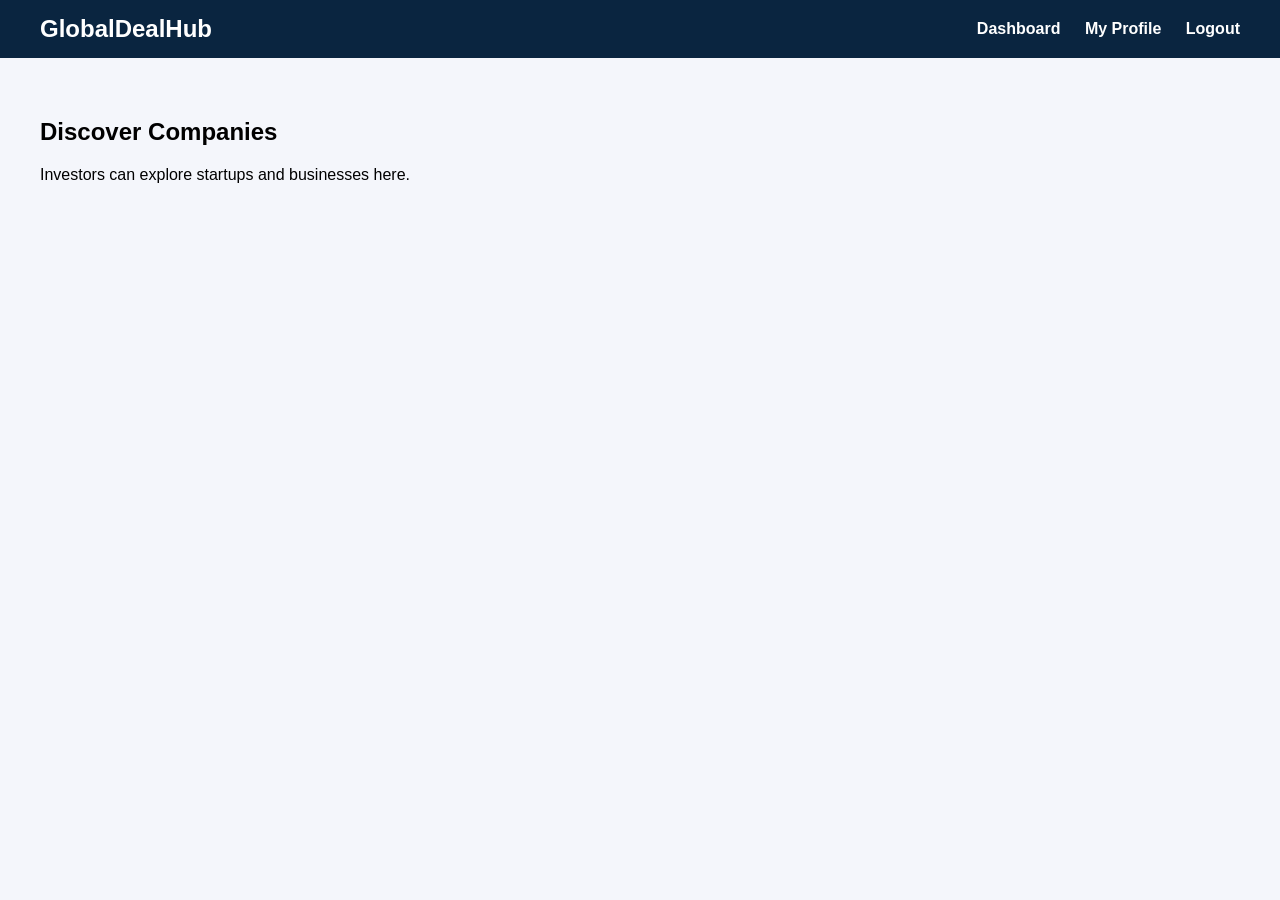
==== companies.html @ 50717a5d "Add files via upload GlobalDealHub full platform" ====
<!DOCTYPE html>
<html>
<head>
<title>Companies - GlobalDealHub</title>
<link rel="stylesheet" href="style.css">
</head>

<body>

<header>
<div class="logo">GlobalDealHub</div>

<nav>
<a href="dashboard.html">Dashboard</a>
<a href="profile.html">My Profile</a>
<a href="#" onclick="logout()">Logout</a>
</nav>
</header>

<div class="dashboard">

<h2>Discover Companies</h2>
<p>Investors can explore startups and businesses here.</p>

<div id="companiesContainer"></div>

</div>

<script src="script.js"></script>

</body>
</html>
---- style.css ----
body {
    margin: 0;
    font-family: Arial, sans-serif;
    background-color: #f4f6fb;
}

/* Header */

header {
    background: #0a2540;
    padding: 15px 40px;
    display: flex;
    justify-content: space-between;
    align-items: center;
    color: white;
}

.logo {
    font-size: 24px;
    font-weight: bold;
}

nav a {
    color: white;
    text-decoration: none;
    margin-left: 20px;
    font-weight: bold;
}

/* Hero Section */

.hero {
    text-align: center;
    padding: 100px 20px;
    background: linear-gradient(to right, #0a2540, #1e4db7);
    color: white;
}

.hero h1 {
    font-size: 42px;
}

.hero p {
    font-size: 18px;
}

.btn {
    margin-top: 20px;
    padding: 12px 24px;
    background: #00c2ff;
    border-radius: 5px;
    color: white;
    text-decoration: none;
    display: inline-block;
}

/* Features */

.features {
    display: flex;
    justify-content: center;
    gap: 30px;
    padding: 60px;
}

.card {
    background: white;
    padding: 25px;
    border-radius: 10px;
    width: 260px;
    text-align: center;
    box-shadow: 0 5px 20px rgba(0,0,0,0.05);
}

/* Auth Pages */

.form-container {
    width: 350px;
    margin: 100px auto;
    background: white;
    padding: 30px;
    border-radius: 10px;
    box-shadow: 0 10px 30px rgba(0,0,0,0.1);
}

input {
    width: 100%;
    padding: 12px;
    margin-top: 10px;
    margin-bottom: 15px;
}

button {
    width: 100%;
    padding: 12px;
    background: #1e4db7;
    color: white;
    border: none;
    cursor: pointer;
}

/* Dashboard */

.dashboard {
    padding: 40px;
}

.dashboard h2 {
    margin-bottom: 20px;
}

.deal-box {
    background: white;
    padding: 20px;
    margin-bottom: 15px;
    border-radius: 8px;
}
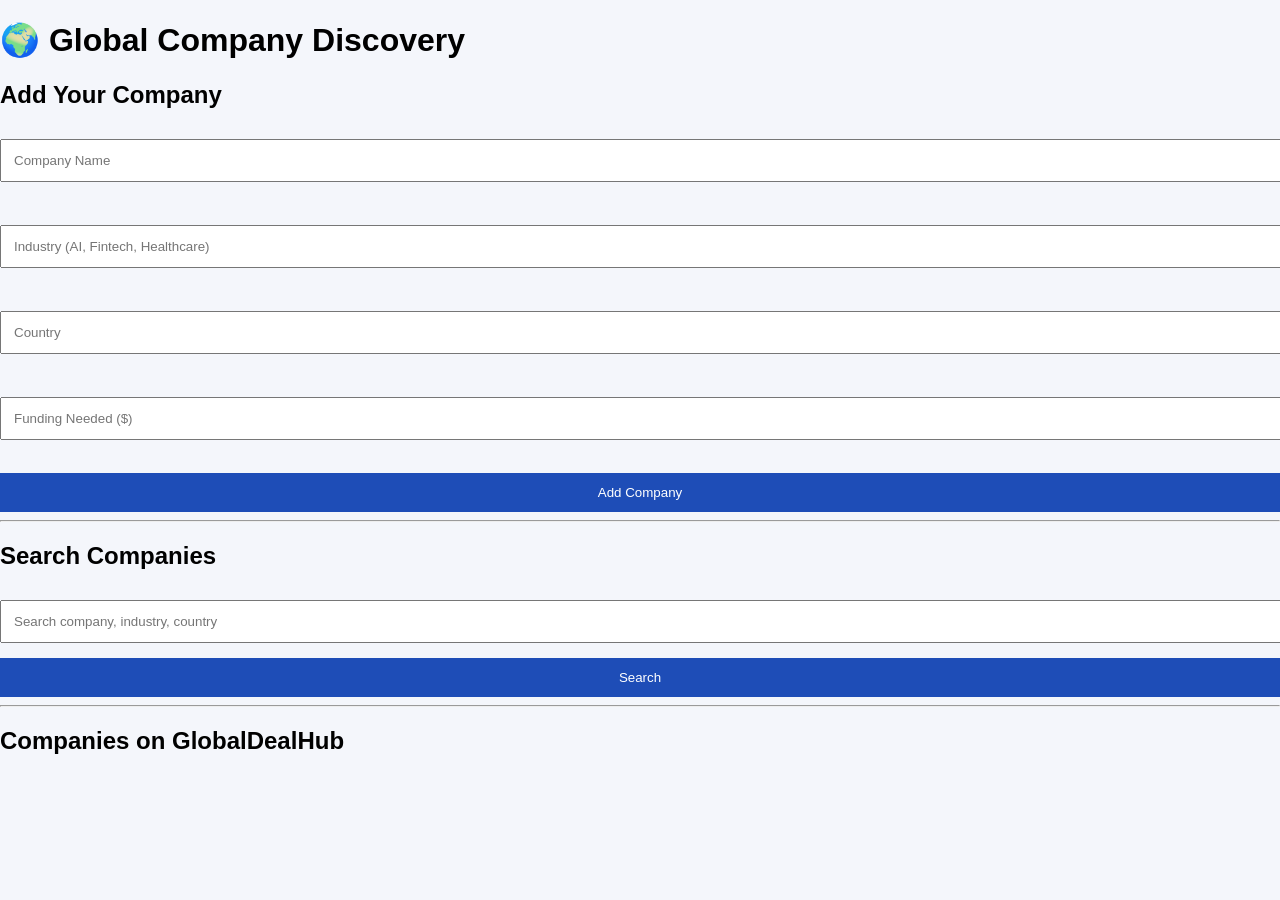
==== commit 495d44e6: "Add files via upload Company discovery system added" ====
--- a/companies.html
+++ b/companies.html
@@ -1,30 +1,42 @@
 <!DOCTYPE html>
 <html>
 <head>
-<title>Companies - GlobalDealHub</title>
+<title>GlobalDealHub - Companies</title>
 <link rel="stylesheet" href="style.css">
 </head>
 
 <body>
 
-<header>
-<div class="logo">GlobalDealHub</div>
+<h1>🌍 Global Company Discovery</h1>
 
-<nav>
-<a href="dashboard.html">Dashboard</a>
-<a href="profile.html">My Profile</a>
-<a href="#" onclick="logout()">Logout</a>
-</nav>
-</header>
+<h2>Add Your Company</h2>
 
-<div class="dashboard">
+<input id="companyName" placeholder="Company Name">
+<br><br>
 
-<h2>Discover Companies</h2>
-<p>Investors can explore startups and businesses here.</p>
+<input id="industry" placeholder="Industry (AI, Fintech, Healthcare)">
+<br><br>
 
-<div id="companiesContainer"></div>
+<input id="country" placeholder="Country">
+<br><br>
 
-</div>
+<input id="funding" placeholder="Funding Needed ($)">
+<br><br>
+
+<button onclick="addCompany()">Add Company</button>
+
+<hr>
+
+<h2>Search Companies</h2>
+
+<input id="search" placeholder="Search company, industry, country">
+<button onclick="searchCompanies()">Search</button>
+
+<hr>
+
+<h2>Companies on GlobalDealHub</h2>
+
+<div id="companyList"></div>
 
 <script src="script.js"></script>
 
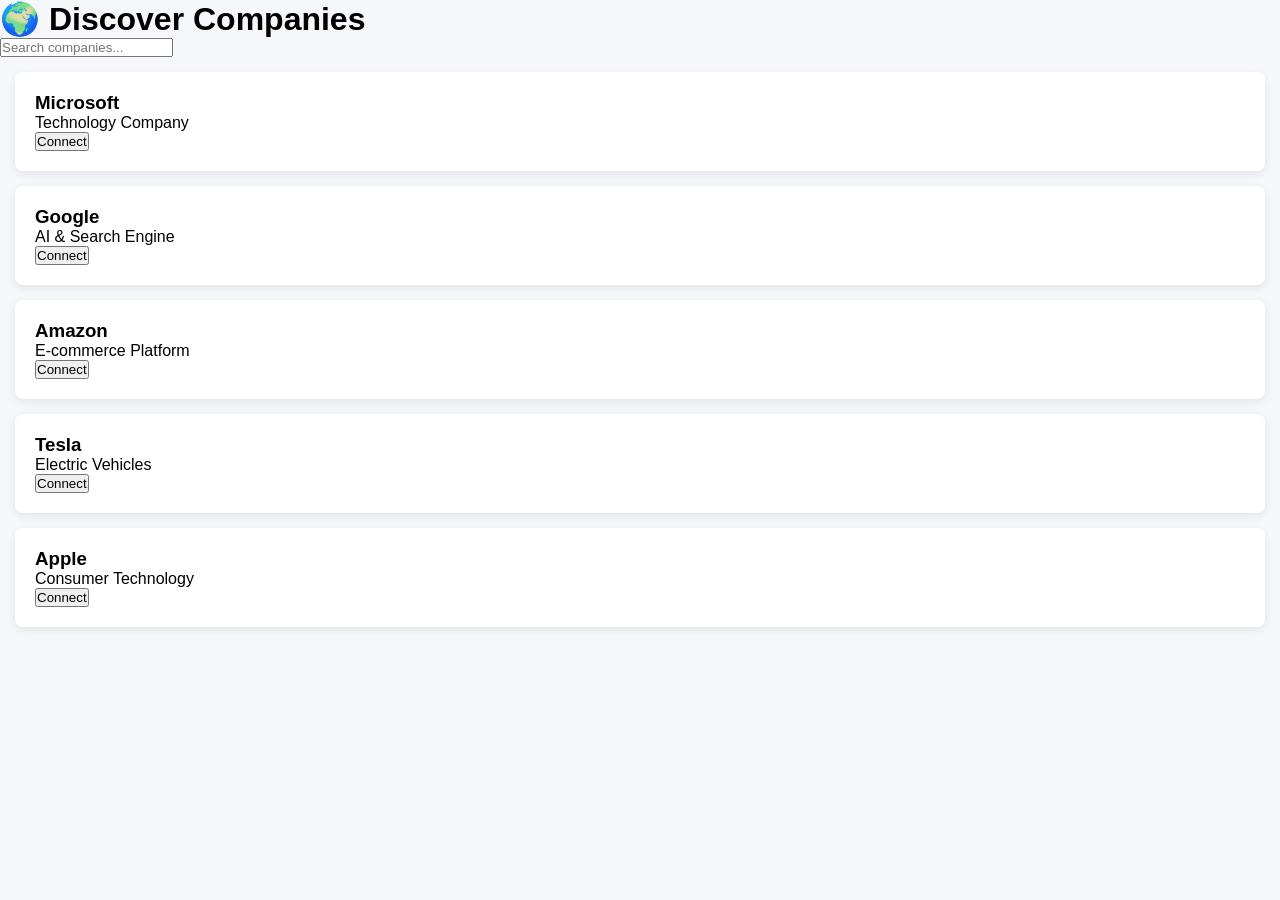
==== commit 514f47ca: "Update companies.html" ====
--- a/companies.html
+++ b/companies.html
@@ -1,44 +1,51 @@
 <!DOCTYPE html>
 <html>
 <head>
-<title>GlobalDealHub - Companies</title>
+<title>Companies - GlobalDealHub</title>
 <link rel="stylesheet" href="style.css">
 </head>
 
 <body>
 
-<h1>🌍 Global Company Discovery</h1>
+<h1>🌍 Discover Companies</h1>
 
-<h2>Add Your Company</h2>
+<input type="text" id="searchBox" placeholder="Search companies..." onkeyup="searchCompanies()">
 
-<input id="companyName" placeholder="Company Name">
-<br><br>
+<div class="companies-container" id="companiesList">
 
-<input id="industry" placeholder="Industry (AI, Fintech, Healthcare)">
-<br><br>
+<div class="company-card">
+<h3>Microsoft</h3>
+<p>Technology Company</p>
+<button onclick="connectCompany('Microsoft')">Connect</button>
+</div>
 
-<input id="country" placeholder="Country">
-<br><br>
+<div class="company-card">
+<h3>Google</h3>
+<p>AI & Search Engine</p>
+<button onclick="connectCompany('Google')">Connect</button>
+</div>
 
-<input id="funding" placeholder="Funding Needed ($)">
-<br><br>
+<div class="company-card">
+<h3>Amazon</h3>
+<p>E-commerce Platform</p>
+<button onclick="connectCompany('Amazon')">Connect</button>
+</div>
 
-<button onclick="addCompany()">Add Company</button>
+<div class="company-card">
+<h3>Tesla</h3>
+<p>Electric Vehicles</p>
+<button onclick="connectCompany('Tesla')">Connect</button>
+</div>
 
-<hr>
+<div class="company-card">
+<h3>Apple</h3>
+<p>Consumer Technology</p>
+<button onclick="connectCompany('Apple')">Connect</button>
+</div>
 
-<h2>Search Companies</h2>
-
-<input id="search" placeholder="Search company, industry, country">
-<button onclick="searchCompanies()">Search</button>
-
-<hr>
-
-<h2>Companies on GlobalDealHub</h2>
-
-<div id="companyList"></div>
+</div>
 
 <script src="script.js"></script>
 
 </body>
-</html>+</html>
--- a/style.css
+++ b/style.css
@@ -1,117 +1,100 @@
-body {
-    margin: 0;
-    font-family: Arial, sans-serif;
-    background-color: #f4f6fb;
+* {
+margin: 0;
+padding: 0;
+box-sizing: border-box;
+font-family: 'Segoe UI', Arial, sans-serif;
 }
 
-/* Header */
-
-header {
-    background: #0a2540;
-    padding: 15px 40px;
-    display: flex;
-    justify-content: space-between;
-    align-items: center;
-    color: white;
+body {
+background: #f5f7fb;
 }
 
-.logo {
-    font-size: 24px;
-    font-weight: bold;
+/* NAVBAR */
+.navbar {
+background: #0a0f2c;
+color: white;
+padding: 18px 40px;
+display: flex;
+justify-content: space-between;
+align-items: center;
 }
 
-nav a {
-    color: white;
-    text-decoration: none;
-    margin-left: 20px;
-    font-weight: bold;
+.navbar h2 {
+font-size: 22px;
 }
 
-/* Hero Section */
+.nav-links a {
+color: white;
+margin-left: 25px;
+text-decoration: none;
+font-size: 15px;
+transition: 0.3s;
+}
 
+.nav-links a:hover {
+color: #4da3ff;
+}
+
+/* HERO SECTION */
 .hero {
-    text-align: center;
-    padding: 100px 20px;
-    background: linear-gradient(to right, #0a2540, #1e4db7);
-    color: white;
+padding: 80px 20px;
+text-align: center;
+background: linear-gradient(135deg,#0a0f2c,#1b2a6b);
+color: white;
 }
 
 .hero h1 {
-    font-size: 42px;
+font-size: 42px;
+margin-bottom: 15px;
 }
 
 .hero p {
-    font-size: 18px;
+font-size: 18px;
+margin-bottom: 25px;
 }
 
-.btn {
-    margin-top: 20px;
-    padding: 12px 24px;
-    background: #00c2ff;
-    border-radius: 5px;
-    color: white;
-    text-decoration: none;
-    display: inline-block;
+.hero button {
+padding: 14px 30px;
+background: #4da3ff;
+border: none;
+color: white;
+font-size: 16px;
+border-radius: 6px;
+cursor: pointer;
 }
 
-/* Features */
-
-.features {
-    display: flex;
-    justify-content: center;
-    gap: 30px;
-    padding: 60px;
+.hero button:hover {
+background: #2c86e8;
 }
 
-.card {
-    background: white;
-    padding: 25px;
-    border-radius: 10px;
-    width: 260px;
-    text-align: center;
-    box-shadow: 0 5px 20px rgba(0,0,0,0.05);
+/* FEATURE SECTION */
+.features {
+display: flex;
+justify-content: center;
+gap: 30px;
+padding: 60px 20px;
+flex-wrap: wrap;
 }
 
-/* Auth Pages */
-
-.form-container {
-    width: 350px;
-    margin: 100px auto;
-    background: white;
-    padding: 30px;
-    border-radius: 10px;
-    box-shadow: 0 10px 30px rgba(0,0,0,0.1);
+.feature-card {
+background: white;
+padding: 25px;
+width: 260px;
+border-radius: 10px;
+box-shadow: 0 4px 12px rgba(0,0,0,0.08);
+text-align: center;
+transition: 0.3s;
 }
 
-input {
-    width: 100%;
-    padding: 12px;
-    margin-top: 10px;
-    margin-bottom: 15px;
+.feature-card:hover {
+transform: translateY(-5px);
 }
 
-button {
-    width: 100%;
-    padding: 12px;
-    background: #1e4db7;
-    color: white;
-    border: none;
-    cursor: pointer;
-}
-
-/* Dashboard */
-
-.dashboard {
-    padding: 40px;
-}
-
-.dashboard h2 {
-    margin-bottom: 20px;
-}
-
-.deal-box {
-    background: white;
-    padding: 20px;
-    margin-bottom: 15px;
-    border-radius: 8px;
+/* COMPANY CARDS */
+.company-card {
+background: white;
+padding: 20px;
+margin: 15px;
+border-radius: 8px;
+box-shadow: 0 3px 10px rgba(0,0,0,0.08);
 }
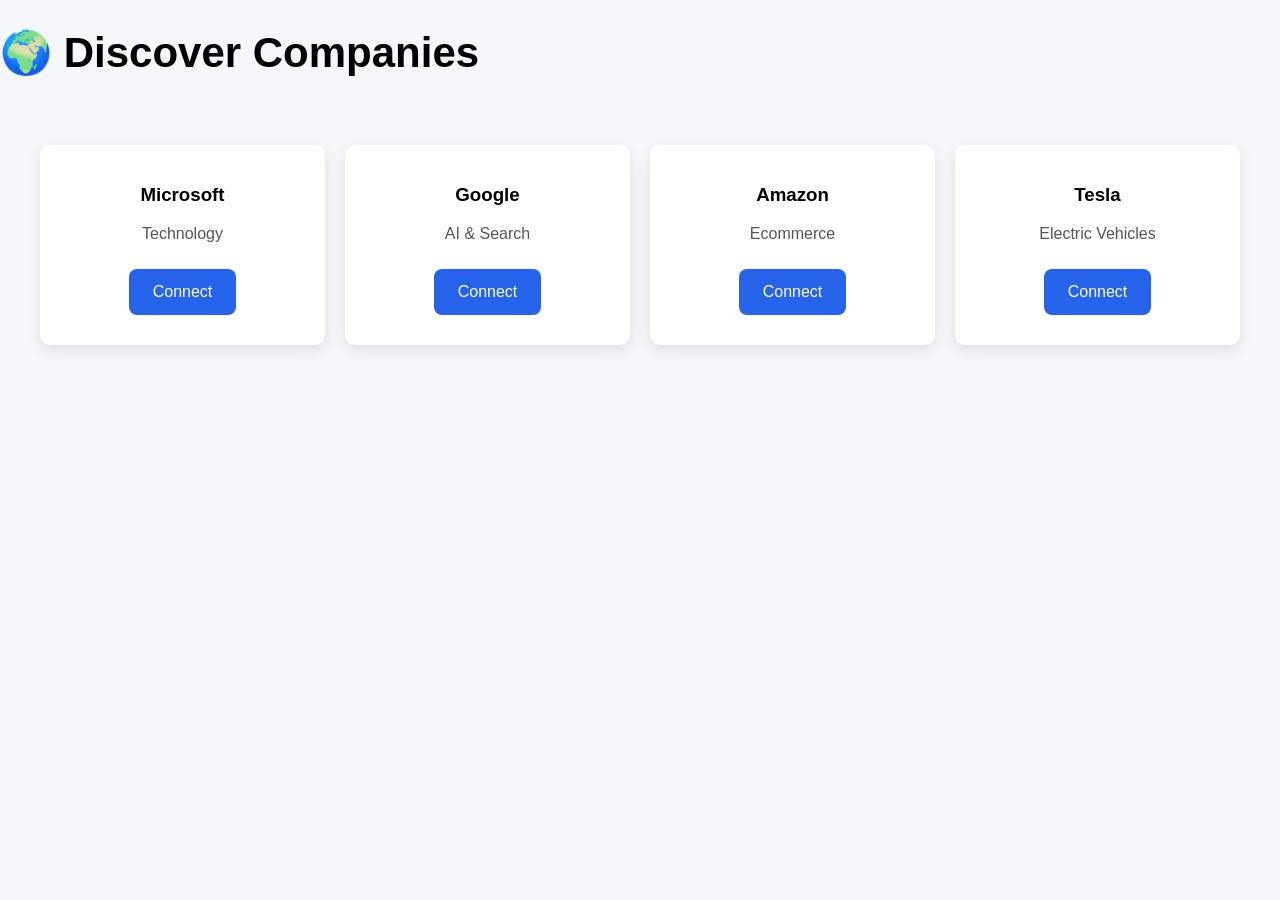
==== commit 98e4882a: "Update companies.html" ====
--- a/companies.html
+++ b/companies.html
@@ -1,7 +1,7 @@
 <!DOCTYPE html>
 <html>
 <head>
-<title>Companies - GlobalDealHub</title>
+<title>Discover Companies - GlobalDealHub</title>
 <link rel="stylesheet" href="style.css">
 </head>
 
@@ -9,25 +9,23 @@
 
 <h1>🌍 Discover Companies</h1>
 
-<input type="text" id="searchBox" placeholder="Search companies..." onkeyup="searchCompanies()">
-
-<div class="companies-container" id="companiesList">
+<div class="companies-container">
 
 <div class="company-card">
 <h3>Microsoft</h3>
-<p>Technology Company</p>
+<p>Technology</p>
 <button onclick="connectCompany('Microsoft')">Connect</button>
 </div>
 
 <div class="company-card">
 <h3>Google</h3>
-<p>AI & Search Engine</p>
+<p>AI & Search</p>
 <button onclick="connectCompany('Google')">Connect</button>
 </div>
 
 <div class="company-card">
 <h3>Amazon</h3>
-<p>E-commerce Platform</p>
+<p>Ecommerce</p>
 <button onclick="connectCompany('Amazon')">Connect</button>
 </div>
 
@@ -37,12 +35,6 @@
 <button onclick="connectCompany('Tesla')">Connect</button>
 </div>
 
-<div class="company-card">
-<h3>Apple</h3>
-<p>Consumer Technology</p>
-<button onclick="connectCompany('Apple')">Connect</button>
-</div>
-
 </div>
 
 <script src="script.js"></script>
--- a/style.css
+++ b/style.css
@@ -1,100 +1,71 @@
-* {
-margin: 0;
-padding: 0;
-box-sizing: border-box;
-font-family: 'Segoe UI', Arial, sans-serif;
+body{
+font-family: Arial, Helvetica, sans-serif;
+background: #f5f7fb;
+margin:0;
 }
 
-body {
-background: #f5f7fb;
+.hero{
+text-align:center;
+margin-top:120px;
 }
 
-/* NAVBAR */
-.navbar {
-background: #0a0f2c;
-color: white;
-padding: 18px 40px;
-display: flex;
-justify-content: space-between;
-align-items: center;
+h1{
+font-size:42px;
 }
 
-.navbar h2 {
-font-size: 22px;
+p{
+color:#555;
 }
 
-.nav-links a {
-color: white;
-margin-left: 25px;
-text-decoration: none;
-font-size: 15px;
-transition: 0.3s;
+button{
+background:#2563eb;
+color:white;
+border:none;
+padding:14px 24px;
+margin:10px;
+border-radius:8px;
+cursor:pointer;
+font-size:16px;
 }
 
-.nav-links a:hover {
-color: #4da3ff;
+button:hover{
+background:#1e40af;
 }
 
-/* HERO SECTION */
-.hero {
-padding: 80px 20px;
-text-align: center;
-background: linear-gradient(135deg,#0a0f2c,#1b2a6b);
-color: white;
+input{
+padding:12px;
+width:250px;
+border-radius:6px;
+border:1px solid #ccc;
 }
 
-.hero h1 {
-font-size: 42px;
-margin-bottom: 15px;
+.dashboard{
+text-align:center;
+margin-top:80px;
 }
 
-.hero p {
-font-size: 18px;
-margin-bottom: 25px;
+.chat-container{
+width:420px;
+margin:auto;
+background:white;
+padding:20px;
+border-radius:10px;
+box-shadow:0 10px 25px rgba(0,0,0,0.1);
 }
 
-.hero button {
-padding: 14px 30px;
-background: #4da3ff;
-border: none;
-color: white;
-font-size: 16px;
-border-radius: 6px;
-cursor: pointer;
+.companies-container,
+.network-container{
+display:grid;
+grid-template-columns:repeat(auto-fit,minmax(250px,1fr));
+gap:20px;
+padding:40px;
 }
 
-.hero button:hover {
-background: #2c86e8;
+.company-card,
+.profile-card{
+background:white;
+padding:20px;
+border-radius:10px;
+box-shadow:0 5px 15px rgba(0,0,0,0.1);
+text-align:center;
 }
-
-/* FEATURE SECTION */
-.features {
-display: flex;
-justify-content: center;
-gap: 30px;
-padding: 60px 20px;
-flex-wrap: wrap;
-}
-
-.feature-card {
-background: white;
-padding: 25px;
-width: 260px;
-border-radius: 10px;
-box-shadow: 0 4px 12px rgba(0,0,0,0.08);
-text-align: center;
-transition: 0.3s;
-}
-
-.feature-card:hover {
-transform: translateY(-5px);
-}
-
-/* COMPANY CARDS */
-.company-card {
-background: white;
-padding: 20px;
-margin: 15px;
-border-radius: 8px;
-box-shadow: 0 3px 10px rgba(0,0,0,0.08);
-}
